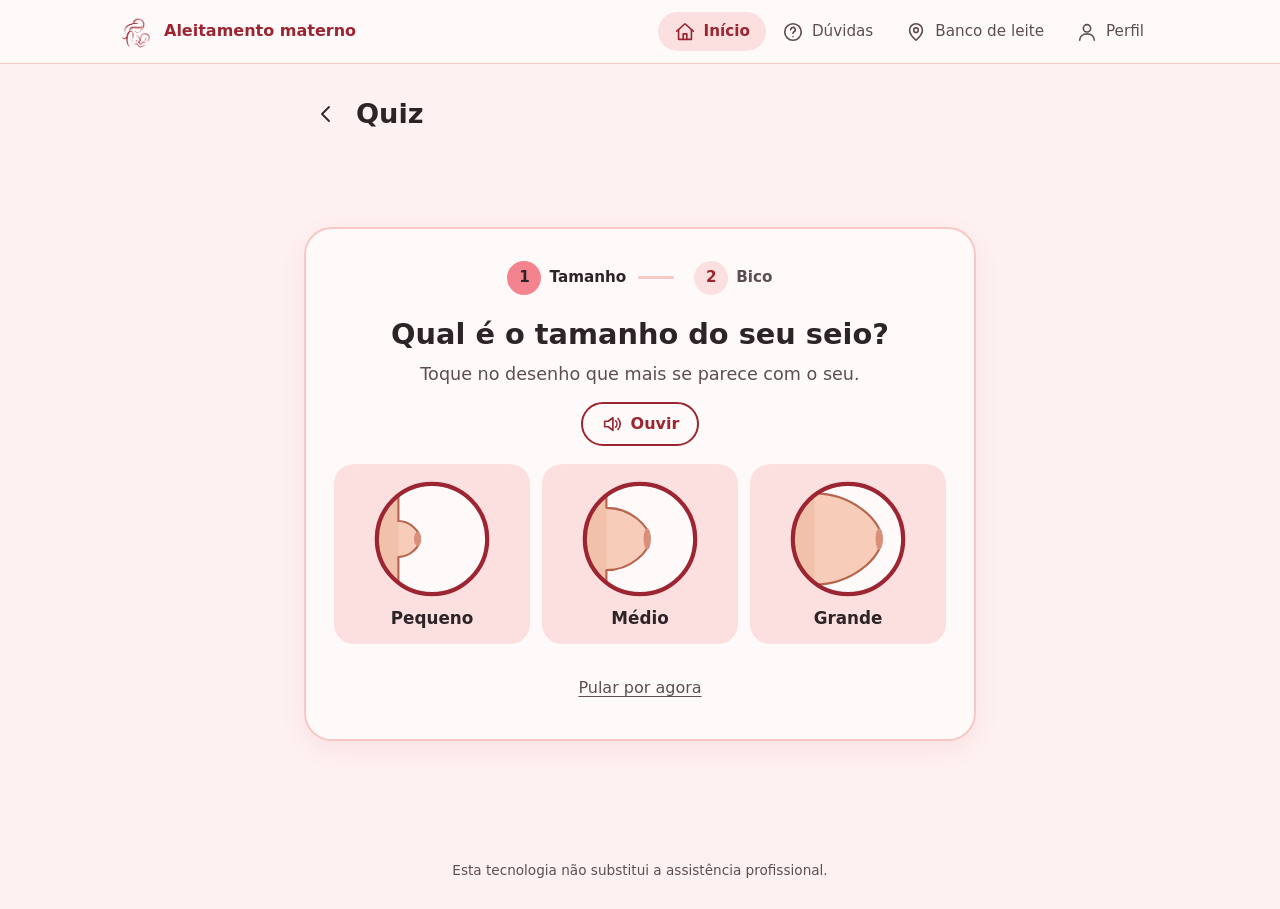
==== index.html @ 8174271a "Primeiro commit: site GPROLS Co-Authored-By: Claude Opus 5.5 <noreply@anthropic.com>" ====
<!doctype html>
<html lang="pt-BR">
<head>
  <meta charset="utf-8">
  <meta name="viewport" content="width=device-width, initial-scale=1">
  <meta name="theme-color" content="#f9b9b9">
  <link rel="icon" href="imagens/favicon.png" type="image/png">
  <title>Início - Aleitamento materno</title>
  <link rel="stylesheet" href="css/estilo.css">
  <script src="js/conteudo.js" defer></script>
  <script src="js/desenhos.js" defer></script>
  <script src="js/app.js" defer></script>
</head>
<body data-pagina="inicio" data-secao="inicio">
  <main class="conteudo">
    <section class="hero">
      <img class="logo-hero" src="imagens/logo.png" alt="" width="150" height="141">
      <h1>Aleitamento materno</h1>
      <p>Orientação para você e para o seu bebê</p>
    </section>
    <div id="area-quiz"></div>
    <h2 class="subtitulo">Ou escolha o tipo do seu bico</h2>
    <nav class="grade-tipos" id="lista-tipos" aria-label="Tipos de bico do seio"></nav>
    <h2 class="subtitulo">Atalhos</h2>
    <div class="lista" id="lista-atalhos"></div>
  </main>
</body>
</html>
---- css/estilo.css ----
/* Paleta enviada pela equipe de saúde, nos tons rosados: --topo (#f9b9b9) e --destaque (#f3838f) vêm direto dela.
   Fundo, superfície, cartão e borda são o mesmo rosa misturado com branco.
   Texto branco sobre esses rosas dá contraste baixo, então botões levam texto escuro e textos e ícones
   coloridos usam --destaque-escuro, o mesmo rosa escurecido (contraste acima de 4,5:1). */
:root {
  --fundo: #fef1f1;
  --superficie: #fffafa;
  --topo: #f9b9b9;
  --cartao: #fce0e0;
  --cartao-hover: #fbcece;
  --borda: #fac7c7;
  --texto: #2d2427;
  --texto-suave: #5e4d52;
  --destaque: #f3838f;
  --destaque-hover: #f3686d;
  --destaque-medio: #d75664;
  --destaque-escuro: #9d2532;
  --altura-barra: 64px;
}

* { box-sizing: border-box; }

html { -webkit-text-size-adjust: 100%; }

body {
  margin: 0;
  background: var(--fundo);
  color: var(--texto);
  font-family: system-ui, -apple-system, "Segoe UI", Roboto, "Helvetica Neue", Arial, sans-serif;
  font-size: 1rem;
  line-height: 1.55;
  padding-bottom: calc(72px + env(safe-area-inset-bottom));
}

a { color: inherit; text-decoration: none; }

h1, h2, h3 { line-height: 1.25; margin: 0; }

svg { display: block; }

:focus-visible {
  outline: 3px solid var(--destaque-escuro);
  outline-offset: 2px;
}

/* ---------- barra de navegação ---------- */

.barra {
  position: fixed;
  left: 0;
  right: 0;
  bottom: 0;
  z-index: 20;
  display: flex;
  background: var(--superficie);
  border-top: 1px solid var(--borda);
  padding-bottom: env(safe-area-inset-bottom);
}

.barra a {
  flex: 1;
  display: flex;
  flex-direction: column;
  align-items: center;
  gap: 2px;
  padding: 10px 0 8px;
  font-size: 0.8rem;
  color: var(--texto-suave);
}

.barra a svg { width: 26px; height: 26px; }

.barra a[aria-current="page"] {
  color: var(--destaque-escuro);
  font-weight: 600;
}

@media (max-width: 899px) {
  .barra a[aria-current="page"] svg { background: var(--cartao); border-radius: 12px; padding: 2px 10px; width: 48px; }
}

.barra .marca { display: none; }

/* ---------- cabeçalho de cada tela ---------- */

.topo {
  position: sticky;
  top: 0;
  z-index: 10;
  display: flex;
  align-items: center;
  gap: 8px;
  padding: 10px 12px;
  background: var(--topo);
  border-bottom: 1px solid var(--borda);
}

.topo h1 {
  flex: 1;
  font-size: 1.2rem;
  font-weight: 600;
}

.botao-icone {
  flex: none;
  display: grid;
  place-items: center;
  width: 44px;
  height: 44px;
  padding: 0;
  border: 0;
  border-radius: 50%;
  background: transparent;
  color: var(--texto);
  cursor: pointer;
}

.botao-icone:hover { background: rgba(255, 255, 255, 0.45); }
.botao-icone svg { width: 24px; height: 24px; }


/* ---------- conteúdo ---------- */

.conteudo {
  width: 100%;
  max-width: 720px;
  margin: 0 auto;
  padding: 20px 16px 32px;
}

.conteudo.largo { max-width: 1040px; }

.saudacao {
  display: flex;
  align-items: center;
  gap: 16px;
  margin-bottom: 24px;
}

.saudacao h1 { font-size: 2rem; }
.saudacao p { margin: 2px 0 0; font-size: 1.15rem; color: var(--texto-suave); }

.logo-grande {
  flex: none;
  width: 72px;
  height: 72px;
}

.introducao {
  margin: 0 0 20px;
  font-size: 1.1rem;
  color: var(--texto-suave);
}

/* ---------- cartões de navegação ---------- */

.lista {
  display: grid;
  gap: 12px;
}

.cartao {
  display: flex;
  align-items: center;
  gap: 14px;
  min-height: 72px;
  padding: 16px 18px;
  background: var(--cartao);
  border-radius: 20px;
  transition: background 0.15s;
}

.cartao:hover { background: var(--cartao-hover); }

.cartao .icone {
  flex: none;
  width: 44px;
  height: 44px;
  color: var(--destaque-escuro);
}

.cartao .icone svg { width: 100%; height: 100%; }

.cartao .texto { flex: 1; min-width: 0; }
.cartao strong { display: block; font-size: 1.05rem; font-weight: 600; }
.cartao .texto span { display: block; color: var(--texto-suave); font-size: 0.92rem; }

.cartao .seta {
  flex: none;
  width: 22px;
  height: 22px;
  color: var(--texto-suave);
}

.cartao .seta svg { width: 100%; height: 100%; }

/* ---------- passos, listas e checklist ---------- */

.secao { margin-top: 28px; }
.secao:first-child { margin-top: 0; }
.secao > h2 { font-size: 1.2rem; margin-bottom: 12px; }

.passos {
  list-style: none;
  margin: 0;
  padding: 0;
  display: grid;
  gap: 14px;
  counter-reset: passo;
}

.passos li {
  display: flex;
  align-items: flex-start;
  gap: 14px;
  counter-increment: passo;
  font-size: 1.05rem;
}

.passos li::before {
  content: counter(passo);
  flex: none;
  display: grid;
  place-items: center;
  width: 40px;
  height: 40px;
  border-radius: 50%;
  background: var(--cartao);
  color: var(--destaque-escuro);
  font-weight: 600;
}

.passos li span { padding-top: 6px; }

.marcadores {
  margin: 0;
  padding-left: 22px;
  display: grid;
  gap: 8px;
}

.marcadores li::marker { color: var(--destaque-medio); }

.checklist {
  list-style: none;
  margin: 0;
  padding: 0;
  display: grid;
  gap: 8px;
}

.checklist label {
  display: flex;
  align-items: flex-start;
  gap: 12px;
  padding: 12px 14px;
  background: var(--superficie);
  border: 1px solid var(--borda);
  border-radius: 14px;
  cursor: pointer;
}

.checklist input {
  flex: none;
  width: 22px;
  height: 22px;
  margin: 1px 0 0;
  accent-color: var(--destaque-escuro);
}

.checklist input:checked + span {
  color: var(--texto-suave);
  text-decoration: line-through;
}

.nota,
.destaque {
  margin: 14px 0 0;
  padding: 14px 16px;
  border-radius: 14px;
  font-size: 0.95rem;
}

.nota { background: var(--cartao); color: var(--texto-suave); }

.destaque {
  background: var(--superficie);
  border: 1px solid var(--borda);
  border-left: 5px solid var(--destaque);
  color: var(--texto);
  font-size: 1rem;
}

.link-externo {
  display: inline-block;
  margin-top: 12px;
  color: var(--destaque-escuro);
  font-weight: 600;
  text-decoration: underline;
  text-underline-offset: 3px;
}

.vazio {
  padding: 28px 20px;
  border: 2px dashed var(--borda);
  border-radius: 20px;
  text-align: center;
  color: var(--texto-suave);
}

.espaco-imagem {
  display: grid;
  place-items: center;
  aspect-ratio: 4 / 3;
  padding: 16px;
  border: 2px dashed var(--borda);
  border-radius: 20px;
  background: var(--superficie);
  text-align: center;
  color: var(--texto-suave);
}

.rodape-aviso {
  max-width: 720px;
  margin: 0 auto;
  padding: 8px 16px 28px;
  text-align: center;
  font-size: 0.85rem;
  color: var(--texto-suave);
}

/* ---------- telas com duas colunas ---------- */

.duas-colunas {
  display: grid;
  gap: 24px;
}

/* ---------- visualizador 3D ---------- */

model-viewer {
  display: block;
  width: 100%;
  height: 58vh;
  min-height: 320px;
  max-height: 560px;
  border-radius: 20px;
  background: radial-gradient(circle at 50% 40%, #ffffff 0%, var(--cartao) 100%);
  --progress-bar-color: var(--destaque);
}

.botao {
  display: inline-flex;
  align-items: center;
  gap: 8px;
  min-height: 48px;
  padding: 0 22px;
  border: 0;
  border-radius: 999px;
  background: var(--destaque);
  color: var(--texto);
  font: inherit;
  font-weight: 600;
  cursor: pointer;
}

.botao:hover { background: var(--destaque-hover); }
.botao svg { width: 22px; height: 22px; }

model-viewer .botao {
  position: absolute;
  right: 14px;
  bottom: 14px;
}

.aviso-3d {
  margin: 0 0 12px;
  font-size: 0.95rem;
  color: var(--texto-suave);
}

.erro-3d {
  margin-top: 12px;
  padding: 12px 14px;
  border-radius: 12px;
  background: #fbe9ec;
  color: #7a2434;
}

.creditos {
  font-size: 0.85rem;
  color: var(--texto-suave);
}

.creditos a { text-decoration: underline; text-underline-offset: 2px; }

/* ---------- início ---------- */

.subtitulo {
  margin: 28px 0 12px;
  font-size: 1.05rem;
  font-weight: 600;
  color: var(--texto-suave);
}

.hero {
  display: grid;
  justify-items: center;
  gap: 4px;
  margin: 4px 0 20px;
  padding: 24px 16px 20px;
  border-radius: 28px;
  background: linear-gradient(160deg, var(--topo) 0%, var(--cartao) 100%);
  text-align: center;
}

.logo-hero { width: 120px; height: auto; }
.hero h1 { margin-top: 6px; font-size: 1.7rem; color: var(--destaque-escuro); }
.hero p { margin: 0; color: var(--texto); font-size: 1.05rem; }

.chamada-quiz {
  display: grid;
  justify-items: center;
  gap: 8px;
  padding: 22px 18px;
  border-radius: 24px;
  background: var(--superficie);
  border: 2px solid var(--borda);
  text-align: center;
}

.chamada-quiz strong { font-size: 1.25rem; }
.chamada-quiz p { margin: 0; color: var(--texto-suave); }
.chamada-quiz .acoes { width: 100%; margin-top: 8px; }
.chamada-etiqueta { margin: 0; font-size: 0.9rem; font-weight: 600; color: var(--destaque-escuro); text-transform: uppercase; letter-spacing: 0.04em; }
.chamada-figuras { display: flex; gap: 14px; }
.chamada-figuras .figura { width: 84px; height: 84px; }

.figura { display: block; }
.figura svg { width: 100%; height: 100%; }

.grade-tipos {
  display: grid;
  grid-template-columns: repeat(2, 1fr);
  gap: 12px;
}

.cartao-tipo {
  display: flex;
  flex-direction: column;
  align-items: center;
  gap: 10px;
  padding: 16px 10px 14px;
  border-radius: 20px;
  background: var(--cartao);
  text-align: center;
  transition: background 0.15s;
}

.cartao-tipo:hover { background: var(--cartao-hover); }
.cartao-tipo .figura { width: 104px; height: 104px; }
.cartao-tipo strong { font-size: 1rem; font-weight: 600; }

.perfil-etiqueta {
  display: inline-block;
  margin: 0 0 16px;
  padding: 8px 14px;
  border-radius: 999px;
  background: var(--cartao);
  font-size: 0.95rem;
}

.orientacoes {
  margin: 0 0 20px;
  padding: 18px 18px 16px;
  border-radius: 20px;
  background: var(--superficie);
  border: 1px solid var(--borda);
  border-left: 6px solid var(--destaque);
}

.orientacoes h3 { margin-bottom: 10px; font-size: 1.1rem; color: var(--destaque-escuro); }
.orientacoes .marcadores { gap: 10px; font-size: 1.02rem; }

/* ---------- quiz ---------- */

main.quiz {
  display: flex;
  flex-direction: column;
  justify-content: center;
  min-height: calc(100vh - 64px - 72px - 70px);
  min-height: calc(100dvh - 64px - 72px - 70px);
}

.painel-quiz {
  padding: 22px 16px 20px;
  border-radius: 28px;
  background: var(--superficie);
  border: 2px solid var(--borda);
  box-shadow: 0 8px 24px rgba(215, 86, 100, 0.10);
}

.etapas {
  display: flex;
  justify-content: center;
  gap: 0;
  margin: 0 0 22px;
  padding: 0;
  list-style: none;
}

.etapas li {
  display: flex;
  align-items: center;
  gap: 8px;
  color: var(--texto-suave);
  font-weight: 600;
  font-size: 0.95rem;
}

.etapas li + li::before {
  content: "";
  width: 36px;
  height: 3px;
  margin: 0 12px;
  border-radius: 2px;
  background: var(--borda);
}

.etapas .bolinha {
  display: grid;
  place-items: center;
  width: 34px;
  height: 34px;
  border-radius: 50%;
  background: var(--cartao);
  color: var(--destaque-escuro);
}

.etapas .bolinha svg { width: 20px; height: 20px; }
.etapas .atual { color: var(--texto); }
.etapas .atual .bolinha { background: var(--destaque); color: var(--texto); }
.etapas .feita .bolinha { background: var(--destaque-escuro); color: #fff; }

.titulo-quiz { margin-bottom: 8px; font-size: 1.55rem; text-align: center; }
.titulo-quiz:focus { outline: none; }
.painel-quiz .introducao { text-align: center; margin-bottom: 14px; }
.painel-quiz .introducao.centro { margin-top: 4px; }

.botao-ouvir {
  display: flex;
  align-items: center;
  gap: 8px;
  margin: 0 auto 18px;
  min-height: 44px;
  padding: 0 18px;
  border: 2px solid var(--destaque-escuro);
  border-radius: 999px;
  background: transparent;
  color: var(--destaque-escuro);
  font: inherit;
  font-weight: 600;
  cursor: pointer;
}

.botao-ouvir:hover { background: var(--cartao); }
.botao-ouvir svg { width: 22px; height: 22px; }

.opcoes {
  display: grid;
  grid-template-columns: repeat(2, minmax(0, 1fr));
  gap: 12px;
}

.opcoes.tres { grid-template-columns: repeat(3, minmax(0, 1fr)); }

.opcao {
  display: flex;
  flex-direction: column;
  align-items: center;
  gap: 6px;
  padding: 14px 8px 12px;
  border: 3px solid transparent;
  border-radius: 20px;
  background: var(--cartao);
  color: var(--texto);
  font: inherit;
  cursor: pointer;
  transition: background 0.15s, transform 0.1s;
}

.opcao:hover { background: var(--cartao-hover); }
.opcao:active { transform: scale(0.98); }
.opcao[aria-pressed="true"] { border-color: var(--destaque-escuro); background: var(--cartao-hover); }
.opcao .figura { width: 112px; height: 112px; }
.opcoes.tres .figura { width: 72px; height: 72px; }
.opcoes.tres .opcao { padding: 12px 4px 10px; }
.opcao strong { font-size: 1.05rem; }
.opcao .legenda { color: var(--texto-suave); font-size: 0.9rem; }

.rodape-quiz { display: flex; justify-content: center; margin-top: 20px; }
.link-discreto { color: var(--texto-suave); text-decoration: underline; text-underline-offset: 3px; padding: 12px; }

.resumo {
  display: flex;
  justify-content: center;
  gap: 20px;
  margin: 12px 0 8px;
  padding: 20px 12px;
  border-radius: 20px;
  background: var(--cartao);
}

.resumo figure { margin: 0; text-align: center; max-width: 150px; }
.resumo .figura { width: 112px; height: 112px; margin: 0 auto; }
.resumo figcaption { margin-top: 8px; font-weight: 600; font-size: 0.95rem; }

.acoes {
  display: flex;
  flex-direction: column;
  gap: 12px;
  margin-top: 20px;
}

.botao-secundario {
  display: inline-flex;
  align-items: center;
  justify-content: center;
  min-height: 48px;
  padding: 0 22px;
  border: 2px solid var(--destaque-escuro);
  border-radius: 999px;
  background: transparent;
  color: var(--destaque-escuro);
  font: inherit;
  font-weight: 600;
  cursor: pointer;
}

.botao-secundario:hover { background: var(--cartao); }
.acoes .botao { justify-content: center; }

.duvida {
  background: var(--cartao);
  border-radius: 14px;
  margin-bottom: 10px;
}
.duvida summary {
  cursor: pointer;
  font-weight: 600;
  padding: 16px 18px;
  min-height: 48px;
  list-style-position: inside;
}
.duvida p { padding: 0 18px 16px; color: var(--texto-suave); line-height: 1.55; }
.mapa {
  display: block;
  width: 100%;
  height: 340px;
  border: 1px solid var(--borda);
  border-radius: 14px;
  margin-top: 14px;
}
#mapa-bancos .nota { margin-top: 12px; }

/* ---------- tablet ---------- */

@media (min-width: 640px) {
  .conteudo { padding: 28px 24px 40px; }
  .saudacao h1 { font-size: 2.3rem; }
  .lista { grid-template-columns: repeat(2, 1fr); }
  .topo h1 { font-size: 1.35rem; }
  .opcoes { grid-template-columns: repeat(3, minmax(0, 1fr)); }
  .desenho, .opcoes.tres .desenho { width: 110px; height: 110px; }
  .acoes { flex-direction: row; }
}

@media (min-width: 640px) {
  .grade-tipos { grid-template-columns: repeat(3, 1fr); }
  .opcoes { grid-template-columns: repeat(3, minmax(0, 1fr)); }
  .opcao .figura { width: 132px; height: 132px; }
  .opcoes.tres .figura { width: 120px; height: 120px; }
  .painel-quiz { padding: 32px 28px 26px; }
  .titulo-quiz { font-size: 1.8rem; }
  .logo-hero { width: 150px; }
  .hero h1 { font-size: 2.1rem; }
  .chamada-figuras .figura { width: 100px; height: 100px; }
}

/* ---------- notebook e computador ---------- */

@media (min-width: 900px) {
  body {
    padding-top: var(--altura-barra);
    padding-bottom: 0;
  }

  .barra {
    top: 0;
    bottom: auto;
    height: var(--altura-barra);
    align-items: center;
    padding: 0 max(24px, calc((100vw - 1040px) / 2));
    background: var(--superficie);
    border-top: 0;
    border-bottom: 1px solid var(--borda);
  }

  .barra .marca {
    display: flex;
    align-items: center;
    gap: 10px;
    margin-right: auto;
    font-weight: 700;
    color: var(--destaque-escuro);
  }

  .barra .marca img { width: 34px; height: 32px; object-fit: contain; }

  .barra a {
    flex: none;
    flex-direction: row;
    gap: 8px;
    padding: 8px 16px;
    border-radius: 999px;
    font-size: 0.95rem;
  }

  .barra a svg { width: 22px; height: 22px; }
  .barra a[aria-current="page"] { background: var(--cartao); }

  .topo {
    top: var(--altura-barra);
    padding-left: max(16px, calc((100vw - 1040px) / 2));
    padding-right: max(16px, calc((100vw - 1040px) / 2));
  }

  .conteudo { padding-top: 36px; }

  .duas-colunas {
    grid-template-columns: 1fr 1fr;
    gap: 40px;
    align-items: start;
  }

  .duas-colunas .fixo {
    position: sticky;
    top: calc(var(--altura-barra) + 90px);
  }

  model-viewer { height: 540px; }
}


/* ---------- acabamento ---------- */

body { --largura-pagina: 720px; }
body[data-pagina="inicio"],
body[data-pagina="modulos"],
body[data-pagina="pega-3d"],
body[data-pagina="pega-texto"] { --largura-pagina: 1040px; }

.painel {
  margin-top: 16px;
  padding: 18px 18px 20px;
  border: 1px solid var(--borda);
  border-radius: 20px;
  background: var(--superficie);
}

.painel:first-child { margin-top: 0; }
.painel > h2 { margin-bottom: 10px; }
.painel > p { margin: 0; }
.painel > p + p { margin-top: 10px; }

.cartao-grande { background: var(--topo); }
.cartao-grande:hover { background: var(--destaque); }
.cartao-grande .icone,
.cartao-grande .seta { color: var(--texto); }
.cartao-grande .texto span { color: var(--texto); }

.selo {
  display: inline-block;
  margin-top: 6px;
  padding: 3px 12px;
  border-radius: 999px;
  background: var(--superficie);
  color: var(--destaque-escuro);
  font-size: 0.85rem;
  font-style: normal;
  font-weight: 600;
}

.mapa {
  display: block;
  width: 100%;
  height: 320px;
  margin-bottom: 14px;
  border: 1px solid var(--borda);
  border-radius: 18px;
  background: var(--cartao);
}

.estado-mapa {
  margin: 12px 0 0;
  font-size: 0.92rem;
  color: var(--texto-suave);
}

@media (min-width: 640px) {
  .cartao-grande { grid-column: 1 / -1; }
  .mapa { height: 380px; }
}

@media (min-width: 900px) {
  .conteudo { max-width: var(--largura-pagina); }

  /* um só cabeçalho: o título da tela fica na mesma coluna do conteúdo, sem faixa rosa */
  .topo {
    position: static;
    width: 100%;
    max-width: var(--largura-pagina);
    margin: 0 auto;
    padding: 28px 24px 0;
    background: transparent;
    border-bottom: 0;
  }

  .topo h1 { font-size: 1.7rem; }
  .conteudo { padding-top: 20px; }

  body[data-pagina="inicio"] .conteudo {
    display: grid;
    grid-template-columns: 1fr 1fr;
    gap: 24px;
    align-items: stretch;
  }

  body[data-pagina="inicio"] .conteudo > * { grid-column: 1 / -1; }
  body[data-pagina="inicio"] .hero,
  body[data-pagina="inicio"] #area-quiz { grid-column: auto; margin: 0; }
  body[data-pagina="inicio"] #area-quiz .chamada-quiz { height: 100%; align-content: center; }
  body[data-pagina="inicio"] .subtitulo { margin: 8px 0 -4px; }
  body[data-pagina="inicio"] .grade-tipos { grid-template-columns: repeat(6, 1fr); gap: 14px; }
  .cartao-tipo .figura { width: 96px; height: 96px; }

  .mapa { height: 440px; }
  main.quiz { min-height: calc(100vh - 64px - 120px); }
}


/* ---------- ilustrações, posições e bancos ---------- */

.ilustracao { margin: 0; }
.ilustracao img {
  display: block;
  width: 100%;
  height: auto;
  border-radius: 20px;
  background: #fff;
  border: 1px solid var(--borda);
}

.bloco-imagem { display: grid; gap: 16px; }
.bloco-texto h2 { margin-bottom: 8px; }
.bloco-texto h3 { margin: 18px 0 8px; font-size: 1.05rem; color: var(--destaque-escuro); }
.bloco-texto > p { margin: 0 0 12px; }

.grade-posicoes { display: grid; gap: 16px; margin-top: 14px; }

.cartao-posicao {
  display: grid;
  gap: 10px;
  padding: 12px 12px 14px;
  border-radius: 20px;
  background: var(--cartao);
  text-align: center;
}

.cartao-posicao strong { font-size: 1.02rem; }

.cartao-banco {
  display: grid;
  gap: 4px;
  justify-items: start;
  padding: 16px 18px;
  border: 1px solid var(--borda);
  border-radius: 18px;
  background: var(--superficie);
}

.cartao-banco p { margin: 0; }
.cartao-banco .horario { color: var(--texto-suave); font-size: 0.95rem; }
.cartao-banco .botao-secundario { margin-top: 10px; }
.cartao-banco + .cartao-banco { margin-top: 12px; }
#lista-bancos { margin-top: 16px; }

.opcoes .opcao:last-child:nth-child(odd) { grid-column: 1 / -1; }
.grade-tipos .cartao-tipo:last-child:nth-child(odd) { grid-column: 1 / -1; }

@media (min-width: 640px) {
  .opcoes .opcao:last-child:nth-child(odd),
  .grade-tipos .cartao-tipo:last-child:nth-child(odd) { grid-column: auto; }
  .grade-posicoes { grid-template-columns: repeat(3, 1fr); }
}

@media (min-width: 900px) {
  .bloco-imagem { grid-template-columns: 1fr 1fr; gap: 32px; align-items: start; }
  body[data-pagina="inicio"] .grade-tipos { grid-template-columns: repeat(5, 1fr); }
}

.opcoes-3d { display: flex; flex-wrap: wrap; gap: 8px; margin: 0 0 14px; }
.opcao-3d {
  min-height: 44px; padding: 8px 16px; border-radius: 999px;
  border: 2px solid var(--borda); background: var(--superficie);
  font: inherit; color: var(--texto); cursor: pointer;
}
.opcao-3d[aria-pressed="true"] { border-color: var(--destaque-escuro); background: var(--cartao); font-weight: 700; }
.topo .logo { flex: none; }
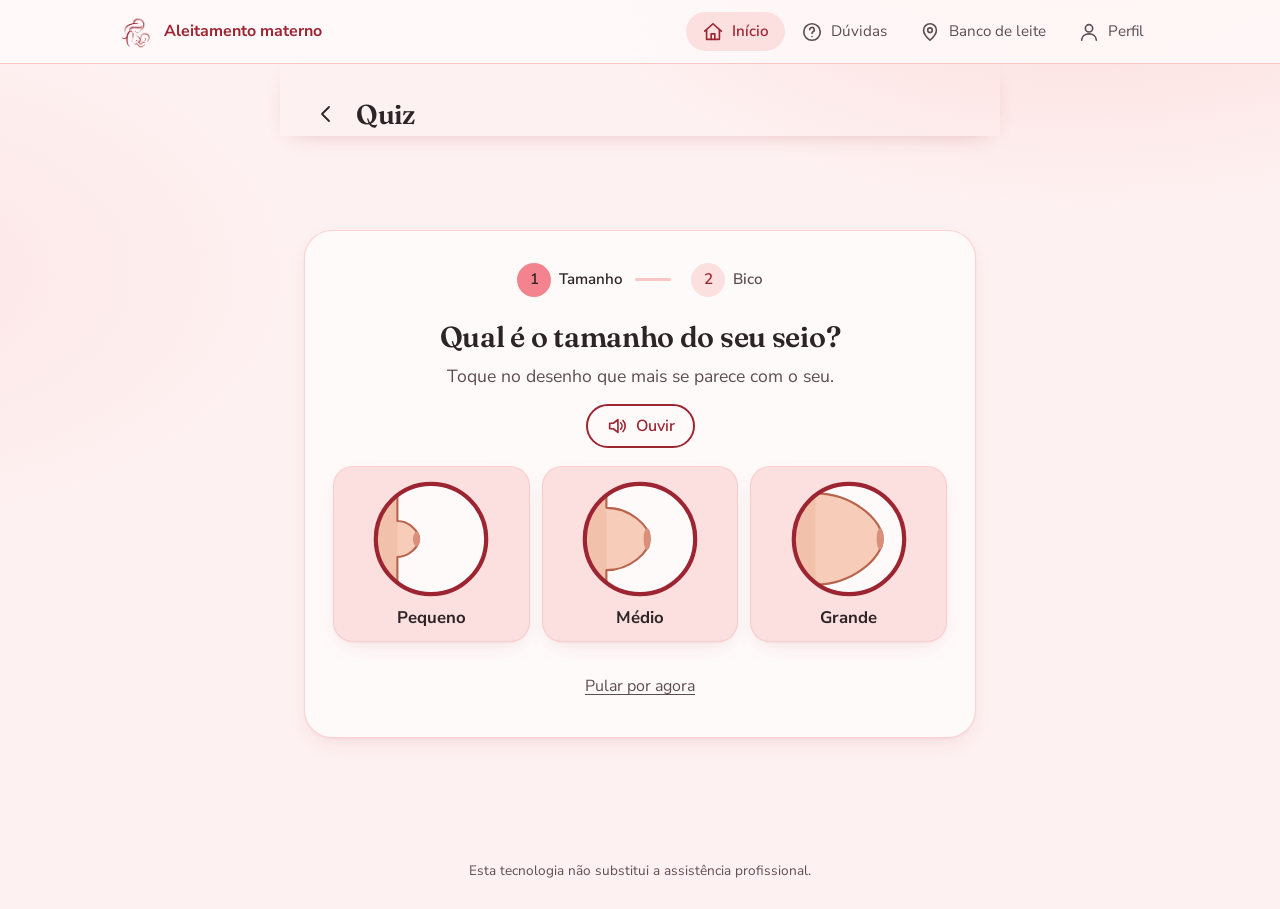
==== commit ddaed1da: "Atualiza visual: novo estilo e fontes Fraunces/Nunito Sans Co-Authored-By: Claude Opus 5.5 <noreply@" ====
--- a/index.html
+++ b/index.html
@@ -6,6 +6,9 @@
   <meta name="theme-color" content="#f9b9b9">
   <link rel="icon" href="imagens/favicon.png" type="image/png">
   <title>Início - Aleitamento materno</title>
+  <link rel="preconnect" href="https://fonts.googleapis.com">
+  <link rel="preconnect" href="https://fonts.gstatic.com" crossorigin>
+  <link rel="stylesheet" href="https://fonts.googleapis.com/css2?family=Fraunces:opsz,wght@9..144,500;9..144,600&family=Nunito+Sans:wght@400;600;700&display=swap">
   <link rel="stylesheet" href="css/estilo.css">
   <script src="js/conteudo.js" defer></script>
   <script src="js/desenhos.js" defer></script>
@@ -25,4 +28,4 @@
     <div class="lista" id="lista-atalhos"></div>
   </main>
 </body>
-</html>
+</html>
--- a/css/estilo.css
+++ b/css/estilo.css
@@ -2,918 +2,1040 @@
    Fundo, superfície, cartão e borda são o mesmo rosa misturado com branco.
    Texto branco sobre esses rosas dá contraste baixo, então botões levam texto escuro e textos e ícones
    coloridos usam --destaque-escuro, o mesmo rosa escurecido (contraste acima de 4,5:1). */
-:root {
-  --fundo: #fef1f1;
-  --superficie: #fffafa;
-  --topo: #f9b9b9;
-  --cartao: #fce0e0;
-  --cartao-hover: #fbcece;
-  --borda: #fac7c7;
-  --texto: #2d2427;
-  --texto-suave: #5e4d52;
-  --destaque: #f3838f;
-  --destaque-hover: #f3686d;
-  --destaque-medio: #d75664;
-  --destaque-escuro: #9d2532;
-  --altura-barra: 64px;
-}
-
-* { box-sizing: border-box; }
-
-html { -webkit-text-size-adjust: 100%; }
-
-body {
-  margin: 0;
-  background: var(--fundo);
-  color: var(--texto);
-  font-family: system-ui, -apple-system, "Segoe UI", Roboto, "Helvetica Neue", Arial, sans-serif;
-  font-size: 1rem;
-  line-height: 1.55;
-  padding-bottom: calc(72px + env(safe-area-inset-bottom));
-}
-
-a { color: inherit; text-decoration: none; }
-
-h1, h2, h3 { line-height: 1.25; margin: 0; }
-
-svg { display: block; }
-
-:focus-visible {
-  outline: 3px solid var(--destaque-escuro);
-  outline-offset: 2px;
-}
-
-/* ---------- barra de navegação ---------- */
-
-.barra {
-  position: fixed;
-  left: 0;
-  right: 0;
-  bottom: 0;
-  z-index: 20;
-  display: flex;
-  background: var(--superficie);
-  border-top: 1px solid var(--borda);
-  padding-bottom: env(safe-area-inset-bottom);
-}
-
-.barra a {
-  flex: 1;
-  display: flex;
-  flex-direction: column;
-  align-items: center;
-  gap: 2px;
-  padding: 10px 0 8px;
-  font-size: 0.8rem;
-  color: var(--texto-suave);
-}
-
-.barra a svg { width: 26px; height: 26px; }
-
-.barra a[aria-current="page"] {
-  color: var(--destaque-escuro);
-  font-weight: 600;
-}
-
-@media (max-width: 899px) {
-  .barra a[aria-current="page"] svg { background: var(--cartao); border-radius: 12px; padding: 2px 10px; width: 48px; }
-}
-
-.barra .marca { display: none; }
-
-/* ---------- cabeçalho de cada tela ---------- */
-
-.topo {
-  position: sticky;
-  top: 0;
-  z-index: 10;
-  display: flex;
-  align-items: center;
-  gap: 8px;
-  padding: 10px 12px;
-  background: var(--topo);
-  border-bottom: 1px solid var(--borda);
-}
-
-.topo h1 {
-  flex: 1;
-  font-size: 1.2rem;
-  font-weight: 600;
-}
-
-.botao-icone {
-  flex: none;
-  display: grid;
-  place-items: center;
-  width: 44px;
-  height: 44px;
-  padding: 0;
-  border: 0;
-  border-radius: 50%;
-  background: transparent;
-  color: var(--texto);
-  cursor: pointer;
-}
-
-.botao-icone:hover { background: rgba(255, 255, 255, 0.45); }
-.botao-icone svg { width: 24px; height: 24px; }
-
-
-/* ---------- conteúdo ---------- */
-
-.conteudo {
-  width: 100%;
-  max-width: 720px;
-  margin: 0 auto;
-  padding: 20px 16px 32px;
-}
-
-.conteudo.largo { max-width: 1040px; }
-
-.saudacao {
-  display: flex;
-  align-items: center;
-  gap: 16px;
-  margin-bottom: 24px;
-}
-
-.saudacao h1 { font-size: 2rem; }
-.saudacao p { margin: 2px 0 0; font-size: 1.15rem; color: var(--texto-suave); }
-
-.logo-grande {
-  flex: none;
-  width: 72px;
-  height: 72px;
-}
-
-.introducao {
-  margin: 0 0 20px;
-  font-size: 1.1rem;
-  color: var(--texto-suave);
-}
-
-/* ---------- cartões de navegação ---------- */
-
-.lista {
-  display: grid;
-  gap: 12px;
-}
-
-.cartao {
-  display: flex;
-  align-items: center;
-  gap: 14px;
-  min-height: 72px;
-  padding: 16px 18px;
-  background: var(--cartao);
-  border-radius: 20px;
-  transition: background 0.15s;
-}
-
-.cartao:hover { background: var(--cartao-hover); }
-
-.cartao .icone {
-  flex: none;
-  width: 44px;
-  height: 44px;
-  color: var(--destaque-escuro);
-}
-
-.cartao .icone svg { width: 100%; height: 100%; }
-
-.cartao .texto { flex: 1; min-width: 0; }
-.cartao strong { display: block; font-size: 1.05rem; font-weight: 600; }
-.cartao .texto span { display: block; color: var(--texto-suave); font-size: 0.92rem; }
-
-.cartao .seta {
-  flex: none;
-  width: 22px;
-  height: 22px;
-  color: var(--texto-suave);
-}
-
-.cartao .seta svg { width: 100%; height: 100%; }
-
-/* ---------- passos, listas e checklist ---------- */
-
-.secao { margin-top: 28px; }
-.secao:first-child { margin-top: 0; }
-.secao > h2 { font-size: 1.2rem; margin-bottom: 12px; }
-
-.passos {
-  list-style: none;
-  margin: 0;
-  padding: 0;
-  display: grid;
-  gap: 14px;
-  counter-reset: passo;
-}
-
-.passos li {
-  display: flex;
-  align-items: flex-start;
-  gap: 14px;
-  counter-increment: passo;
-  font-size: 1.05rem;
-}
-
-.passos li::before {
-  content: counter(passo);
-  flex: none;
-  display: grid;
-  place-items: center;
-  width: 40px;
-  height: 40px;
-  border-radius: 50%;
-  background: var(--cartao);
-  color: var(--destaque-escuro);
-  font-weight: 600;
-}
-
-.passos li span { padding-top: 6px; }
-
-.marcadores {
-  margin: 0;
-  padding-left: 22px;
-  display: grid;
-  gap: 8px;
-}
-
-.marcadores li::marker { color: var(--destaque-medio); }
-
-.checklist {
-  list-style: none;
-  margin: 0;
-  padding: 0;
-  display: grid;
-  gap: 8px;
-}
-
-.checklist label {
-  display: flex;
-  align-items: flex-start;
-  gap: 12px;
-  padding: 12px 14px;
-  background: var(--superficie);
-  border: 1px solid var(--borda);
-  border-radius: 14px;
-  cursor: pointer;
-}
-
-.checklist input {
-  flex: none;
-  width: 22px;
-  height: 22px;
-  margin: 1px 0 0;
-  accent-color: var(--destaque-escuro);
-}
-
-.checklist input:checked + span {
-  color: var(--texto-suave);
-  text-decoration: line-through;
-}
-
-.nota,
-.destaque {
-  margin: 14px 0 0;
-  padding: 14px 16px;
-  border-radius: 14px;
-  font-size: 0.95rem;
-}
-
-.nota { background: var(--cartao); color: var(--texto-suave); }
-
-.destaque {
-  background: var(--superficie);
-  border: 1px solid var(--borda);
-  border-left: 5px solid var(--destaque);
-  color: var(--texto);
-  font-size: 1rem;
-}
-
-.link-externo {
-  display: inline-block;
-  margin-top: 12px;
-  color: var(--destaque-escuro);
-  font-weight: 600;
-  text-decoration: underline;
-  text-underline-offset: 3px;
-}
-
-.vazio {
-  padding: 28px 20px;
-  border: 2px dashed var(--borda);
-  border-radius: 20px;
-  text-align: center;
-  color: var(--texto-suave);
-}
-
-.espaco-imagem {
-  display: grid;
-  place-items: center;
-  aspect-ratio: 4 / 3;
-  padding: 16px;
-  border: 2px dashed var(--borda);
-  border-radius: 20px;
-  background: var(--superficie);
-  text-align: center;
-  color: var(--texto-suave);
-}
-
-.rodape-aviso {
-  max-width: 720px;
-  margin: 0 auto;
-  padding: 8px 16px 28px;
-  text-align: center;
-  font-size: 0.85rem;
-  color: var(--texto-suave);
-}
-
-/* ---------- telas com duas colunas ---------- */
-
-.duas-colunas {
-  display: grid;
-  gap: 24px;
-}
-
-/* ---------- visualizador 3D ---------- */
-
-model-viewer {
-  display: block;
-  width: 100%;
-  height: 58vh;
-  min-height: 320px;
-  max-height: 560px;
-  border-radius: 20px;
-  background: radial-gradient(circle at 50% 40%, #ffffff 0%, var(--cartao) 100%);
-  --progress-bar-color: var(--destaque);
-}
-
-.botao {
-  display: inline-flex;
-  align-items: center;
-  gap: 8px;
-  min-height: 48px;
-  padding: 0 22px;
-  border: 0;
-  border-radius: 999px;
-  background: var(--destaque);
-  color: var(--texto);
-  font: inherit;
-  font-weight: 600;
-  cursor: pointer;
-}
-
-.botao:hover { background: var(--destaque-hover); }
-.botao svg { width: 22px; height: 22px; }
-
-model-viewer .botao {
-  position: absolute;
-  right: 14px;
-  bottom: 14px;
-}
-
-.aviso-3d {
-  margin: 0 0 12px;
-  font-size: 0.95rem;
-  color: var(--texto-suave);
-}
-
-.erro-3d {
-  margin-top: 12px;
-  padding: 12px 14px;
-  border-radius: 12px;
-  background: #fbe9ec;
-  color: #7a2434;
-}
-
-.creditos {
-  font-size: 0.85rem;
-  color: var(--texto-suave);
-}
-
-.creditos a { text-decoration: underline; text-underline-offset: 2px; }
-
-/* ---------- início ---------- */
-
-.subtitulo {
-  margin: 28px 0 12px;
-  font-size: 1.05rem;
-  font-weight: 600;
-  color: var(--texto-suave);
-}
-
-.hero {
-  display: grid;
-  justify-items: center;
-  gap: 4px;
-  margin: 4px 0 20px;
-  padding: 24px 16px 20px;
-  border-radius: 28px;
-  background: linear-gradient(160deg, var(--topo) 0%, var(--cartao) 100%);
-  text-align: center;
-}
-
-.logo-hero { width: 120px; height: auto; }
-.hero h1 { margin-top: 6px; font-size: 1.7rem; color: var(--destaque-escuro); }
-.hero p { margin: 0; color: var(--texto); font-size: 1.05rem; }
-
-.chamada-quiz {
-  display: grid;
-  justify-items: center;
-  gap: 8px;
-  padding: 22px 18px;
-  border-radius: 24px;
-  background: var(--superficie);
-  border: 2px solid var(--borda);
-  text-align: center;
-}
-
-.chamada-quiz strong { font-size: 1.25rem; }
-.chamada-quiz p { margin: 0; color: var(--texto-suave); }
-.chamada-quiz .acoes { width: 100%; margin-top: 8px; }
-.chamada-etiqueta { margin: 0; font-size: 0.9rem; font-weight: 600; color: var(--destaque-escuro); text-transform: uppercase; letter-spacing: 0.04em; }
-.chamada-figuras { display: flex; gap: 14px; }
-.chamada-figuras .figura { width: 84px; height: 84px; }
-
-.figura { display: block; }
-.figura svg { width: 100%; height: 100%; }
-
-.grade-tipos {
-  display: grid;
-  grid-template-columns: repeat(2, 1fr);
-  gap: 12px;
-}
-
-.cartao-tipo {
-  display: flex;
-  flex-direction: column;
-  align-items: center;
-  gap: 10px;
-  padding: 16px 10px 14px;
-  border-radius: 20px;
-  background: var(--cartao);
-  text-align: center;
-  transition: background 0.15s;
-}
-
-.cartao-tipo:hover { background: var(--cartao-hover); }
-.cartao-tipo .figura { width: 104px; height: 104px; }
-.cartao-tipo strong { font-size: 1rem; font-weight: 600; }
-
-.perfil-etiqueta {
-  display: inline-block;
-  margin: 0 0 16px;
-  padding: 8px 14px;
-  border-radius: 999px;
-  background: var(--cartao);
-  font-size: 0.95rem;
-}
-
-.orientacoes {
-  margin: 0 0 20px;
-  padding: 18px 18px 16px;
-  border-radius: 20px;
-  background: var(--superficie);
-  border: 1px solid var(--borda);
-  border-left: 6px solid var(--destaque);
-}
-
-.orientacoes h3 { margin-bottom: 10px; font-size: 1.1rem; color: var(--destaque-escuro); }
-.orientacoes .marcadores { gap: 10px; font-size: 1.02rem; }
-
-/* ---------- quiz ---------- */
-
-main.quiz {
-  display: flex;
-  flex-direction: column;
-  justify-content: center;
-  min-height: calc(100vh - 64px - 72px - 70px);
-  min-height: calc(100dvh - 64px - 72px - 70px);
-}
-
-.painel-quiz {
-  padding: 22px 16px 20px;
-  border-radius: 28px;
-  background: var(--superficie);
-  border: 2px solid var(--borda);
-  box-shadow: 0 8px 24px rgba(215, 86, 100, 0.10);
-}
-
-.etapas {
-  display: flex;
-  justify-content: center;
-  gap: 0;
-  margin: 0 0 22px;
-  padding: 0;
-  list-style: none;
-}
-
-.etapas li {
-  display: flex;
-  align-items: center;
-  gap: 8px;
-  color: var(--texto-suave);
-  font-weight: 600;
-  font-size: 0.95rem;
-}
-
-.etapas li + li::before {
-  content: "";
-  width: 36px;
-  height: 3px;
-  margin: 0 12px;
-  border-radius: 2px;
-  background: var(--borda);
-}
-
-.etapas .bolinha {
-  display: grid;
-  place-items: center;
-  width: 34px;
-  height: 34px;
-  border-radius: 50%;
-  background: var(--cartao);
-  color: var(--destaque-escuro);
-}
-
-.etapas .bolinha svg { width: 20px; height: 20px; }
-.etapas .atual { color: var(--texto); }
-.etapas .atual .bolinha { background: var(--destaque); color: var(--texto); }
-.etapas .feita .bolinha { background: var(--destaque-escuro); color: #fff; }
-
-.titulo-quiz { margin-bottom: 8px; font-size: 1.55rem; text-align: center; }
-.titulo-quiz:focus { outline: none; }
-.painel-quiz .introducao { text-align: center; margin-bottom: 14px; }
-.painel-quiz .introducao.centro { margin-top: 4px; }
-
-.botao-ouvir {
-  display: flex;
-  align-items: center;
-  gap: 8px;
-  margin: 0 auto 18px;
-  min-height: 44px;
-  padding: 0 18px;
-  border: 2px solid var(--destaque-escuro);
-  border-radius: 999px;
-  background: transparent;
-  color: var(--destaque-escuro);
-  font: inherit;
-  font-weight: 600;
-  cursor: pointer;
-}
-
-.botao-ouvir:hover { background: var(--cartao); }
-.botao-ouvir svg { width: 22px; height: 22px; }
-
-.opcoes {
-  display: grid;
-  grid-template-columns: repeat(2, minmax(0, 1fr));
-  gap: 12px;
-}
-
-.opcoes.tres { grid-template-columns: repeat(3, minmax(0, 1fr)); }
-
-.opcao {
-  display: flex;
-  flex-direction: column;
-  align-items: center;
-  gap: 6px;
-  padding: 14px 8px 12px;
-  border: 3px solid transparent;
-  border-radius: 20px;
-  background: var(--cartao);
-  color: var(--texto);
-  font: inherit;
-  cursor: pointer;
-  transition: background 0.15s, transform 0.1s;
-}
-
-.opcao:hover { background: var(--cartao-hover); }
-.opcao:active { transform: scale(0.98); }
-.opcao[aria-pressed="true"] { border-color: var(--destaque-escuro); background: var(--cartao-hover); }
-.opcao .figura { width: 112px; height: 112px; }
-.opcoes.tres .figura { width: 72px; height: 72px; }
-.opcoes.tres .opcao { padding: 12px 4px 10px; }
-.opcao strong { font-size: 1.05rem; }
-.opcao .legenda { color: var(--texto-suave); font-size: 0.9rem; }
-
-.rodape-quiz { display: flex; justify-content: center; margin-top: 20px; }
-.link-discreto { color: var(--texto-suave); text-decoration: underline; text-underline-offset: 3px; padding: 12px; }
-
-.resumo {
-  display: flex;
-  justify-content: center;
-  gap: 20px;
-  margin: 12px 0 8px;
-  padding: 20px 12px;
-  border-radius: 20px;
-  background: var(--cartao);
-}
-
-.resumo figure { margin: 0; text-align: center; max-width: 150px; }
-.resumo .figura { width: 112px; height: 112px; margin: 0 auto; }
-.resumo figcaption { margin-top: 8px; font-weight: 600; font-size: 0.95rem; }
-
-.acoes {
-  display: flex;
-  flex-direction: column;
-  gap: 12px;
-  margin-top: 20px;
-}
-
-.botao-secundario {
-  display: inline-flex;
-  align-items: center;
-  justify-content: center;
-  min-height: 48px;
-  padding: 0 22px;
-  border: 2px solid var(--destaque-escuro);
-  border-radius: 999px;
-  background: transparent;
-  color: var(--destaque-escuro);
-  font: inherit;
-  font-weight: 600;
-  cursor: pointer;
-}
-
-.botao-secundario:hover { background: var(--cartao); }
-.acoes .botao { justify-content: center; }
-
-.duvida {
-  background: var(--cartao);
-  border-radius: 14px;
-  margin-bottom: 10px;
-}
-.duvida summary {
-  cursor: pointer;
-  font-weight: 600;
-  padding: 16px 18px;
-  min-height: 48px;
-  list-style-position: inside;
-}
-.duvida p { padding: 0 18px 16px; color: var(--texto-suave); line-height: 1.55; }
-.mapa {
-  display: block;
-  width: 100%;
-  height: 340px;
-  border: 1px solid var(--borda);
-  border-radius: 14px;
-  margin-top: 14px;
-}
-#mapa-bancos .nota { margin-top: 12px; }
-
-/* ---------- tablet ---------- */
-
-@media (min-width: 640px) {
-  .conteudo { padding: 28px 24px 40px; }
-  .saudacao h1 { font-size: 2.3rem; }
-  .lista { grid-template-columns: repeat(2, 1fr); }
-  .topo h1 { font-size: 1.35rem; }
-  .opcoes { grid-template-columns: repeat(3, minmax(0, 1fr)); }
-  .desenho, .opcoes.tres .desenho { width: 110px; height: 110px; }
-  .acoes { flex-direction: row; }
-}
-
-@media (min-width: 640px) {
-  .grade-tipos { grid-template-columns: repeat(3, 1fr); }
-  .opcoes { grid-template-columns: repeat(3, minmax(0, 1fr)); }
-  .opcao .figura { width: 132px; height: 132px; }
-  .opcoes.tres .figura { width: 120px; height: 120px; }
-  .painel-quiz { padding: 32px 28px 26px; }
-  .titulo-quiz { font-size: 1.8rem; }
-  .logo-hero { width: 150px; }
-  .hero h1 { font-size: 2.1rem; }
-  .chamada-figuras .figura { width: 100px; height: 100px; }
-}
-
-/* ---------- notebook e computador ---------- */
-
-@media (min-width: 900px) {
+   :root {
+    --fundo: #fef1f1;
+    --superficie: #fffafa;
+    --topo: #f9b9b9;
+    --cartao: #fce0e0;
+    --cartao-hover: #fbcece;
+    --borda: #fac7c7;
+    --texto: #2d2427;
+    --texto-suave: #5e4d52;
+    --destaque: #f3838f;
+    --destaque-hover: #f3686d;
+    --destaque-medio: #d75664;
+    --destaque-escuro: #9d2532;
+    --altura-barra: 64px;
+  }
+  
+  * { box-sizing: border-box; }
+  
+  html { -webkit-text-size-adjust: 100%; }
+  
   body {
-    padding-top: var(--altura-barra);
-    padding-bottom: 0;
-  }
-
+    margin: 0;
+    background: var(--fundo);
+    color: var(--texto);
+    font-family: system-ui, -apple-system, "Segoe UI", Roboto, "Helvetica Neue", Arial, sans-serif;
+    font-size: 1rem;
+    line-height: 1.55;
+    padding-bottom: calc(72px + env(safe-area-inset-bottom));
+  }
+  
+  a { color: inherit; text-decoration: none; }
+  
+  h1, h2, h3 { line-height: 1.25; margin: 0; }
+  
+  svg { display: block; }
+  
+  :focus-visible {
+    outline: 3px solid var(--destaque-escuro);
+    outline-offset: 2px;
+  }
+  
+  /* ---------- barra de navegação ---------- */
+  
   .barra {
+    position: fixed;
+    left: 0;
+    right: 0;
+    bottom: 0;
+    z-index: 20;
+    display: flex;
+    background: var(--superficie);
+    border-top: 1px solid var(--borda);
+    padding-bottom: env(safe-area-inset-bottom);
+  }
+  
+  .barra a {
+    flex: 1;
+    display: flex;
+    flex-direction: column;
+    align-items: center;
+    gap: 2px;
+    padding: 10px 0 8px;
+    font-size: 0.8rem;
+    color: var(--texto-suave);
+  }
+  
+  .barra a svg { width: 26px; height: 26px; }
+  
+  .barra a[aria-current="page"] {
+    color: var(--destaque-escuro);
+    font-weight: 600;
+  }
+  
+  @media (max-width: 899px) {
+    .barra a[aria-current="page"] svg { background: var(--cartao); border-radius: 12px; padding: 2px 10px; width: 48px; }
+  }
+  
+  .barra .marca { display: none; }
+  
+  /* ---------- cabeçalho de cada tela ---------- */
+  
+  .topo {
+    position: sticky;
     top: 0;
-    bottom: auto;
-    height: var(--altura-barra);
+    z-index: 10;
+    display: flex;
     align-items: center;
-    padding: 0 max(24px, calc((100vw - 1040px) / 2));
+    gap: 8px;
+    padding: 10px 12px;
+    background: var(--topo);
+    border-bottom: 1px solid var(--borda);
+  }
+  
+  .topo h1 {
+    flex: 1;
+    font-size: 1.2rem;
+    font-weight: 600;
+  }
+  
+  .botao-icone {
+    flex: none;
+    display: grid;
+    place-items: center;
+    width: 44px;
+    height: 44px;
+    padding: 0;
+    border: 0;
+    border-radius: 50%;
+    background: transparent;
+    color: var(--texto);
+    cursor: pointer;
+  }
+  
+  .botao-icone:hover { background: rgba(255, 255, 255, 0.45); }
+  .botao-icone svg { width: 24px; height: 24px; }
+  
+  
+  /* ---------- conteúdo ---------- */
+  
+  .conteudo {
+    width: 100%;
+    max-width: 720px;
+    margin: 0 auto;
+    padding: 20px 16px 32px;
+  }
+  
+  .conteudo.largo { max-width: 1040px; }
+  
+  .saudacao {
+    display: flex;
+    align-items: center;
+    gap: 16px;
+    margin-bottom: 24px;
+  }
+  
+  .saudacao h1 { font-size: 2rem; }
+  .saudacao p { margin: 2px 0 0; font-size: 1.15rem; color: var(--texto-suave); }
+  
+  .logo-grande {
+    flex: none;
+    width: 72px;
+    height: 72px;
+  }
+  
+  .introducao {
+    margin: 0 0 20px;
+    font-size: 1.1rem;
+    color: var(--texto-suave);
+  }
+  
+  /* ---------- cartões de navegação ---------- */
+  
+  .lista {
+    display: grid;
+    gap: 12px;
+  }
+  
+  .cartao {
+    display: flex;
+    align-items: center;
+    gap: 14px;
+    min-height: 72px;
+    padding: 16px 18px;
+    background: var(--cartao);
+    border-radius: 20px;
+    transition: background 0.15s;
+  }
+  
+  .cartao:hover { background: var(--cartao-hover); }
+  
+  .cartao .icone {
+    flex: none;
+    width: 44px;
+    height: 44px;
+    color: var(--destaque-escuro);
+  }
+  
+  .cartao .icone svg { width: 100%; height: 100%; }
+  
+  .cartao .texto { flex: 1; min-width: 0; }
+  .cartao strong { display: block; font-size: 1.05rem; font-weight: 600; }
+  .cartao .texto span { display: block; color: var(--texto-suave); font-size: 0.92rem; }
+  
+  .cartao .seta {
+    flex: none;
+    width: 22px;
+    height: 22px;
+    color: var(--texto-suave);
+  }
+  
+  .cartao .seta svg { width: 100%; height: 100%; }
+  
+  /* ---------- passos, listas e checklist ---------- */
+  
+  .secao { margin-top: 28px; }
+  .secao:first-child { margin-top: 0; }
+  .secao > h2 { font-size: 1.2rem; margin-bottom: 12px; }
+  
+  .passos {
+    list-style: none;
+    margin: 0;
+    padding: 0;
+    display: grid;
+    gap: 14px;
+    counter-reset: passo;
+  }
+  
+  .passos li {
+    display: flex;
+    align-items: flex-start;
+    gap: 14px;
+    counter-increment: passo;
+    font-size: 1.05rem;
+  }
+  
+  .passos li::before {
+    content: counter(passo);
+    flex: none;
+    display: grid;
+    place-items: center;
+    width: 40px;
+    height: 40px;
+    border-radius: 50%;
+    background: var(--cartao);
+    color: var(--destaque-escuro);
+    font-weight: 600;
+  }
+  
+  .passos li span { padding-top: 6px; }
+  
+  .marcadores {
+    margin: 0;
+    padding-left: 22px;
+    display: grid;
+    gap: 8px;
+  }
+  
+  .marcadores li::marker { color: var(--destaque-medio); }
+  
+  .checklist {
+    list-style: none;
+    margin: 0;
+    padding: 0;
+    display: grid;
+    gap: 8px;
+  }
+  
+  .checklist label {
+    display: flex;
+    align-items: flex-start;
+    gap: 12px;
+    padding: 12px 14px;
     background: var(--superficie);
-    border-top: 0;
-    border-bottom: 1px solid var(--borda);
-  }
-
-  .barra .marca {
-    display: flex;
+    border: 1px solid var(--borda);
+    border-radius: 14px;
+    cursor: pointer;
+  }
+  
+  .checklist input {
+    flex: none;
+    width: 22px;
+    height: 22px;
+    margin: 1px 0 0;
+    accent-color: var(--destaque-escuro);
+  }
+  
+  .checklist input:checked + span {
+    color: var(--texto-suave);
+    text-decoration: line-through;
+  }
+  
+  .nota,
+  .destaque {
+    margin: 14px 0 0;
+    padding: 14px 16px;
+    border-radius: 14px;
+    font-size: 0.95rem;
+  }
+  
+  .nota { background: var(--cartao); color: var(--texto-suave); }
+  
+  .destaque {
+    background: var(--superficie);
+    border: 1px solid var(--borda);
+    border-left: 5px solid var(--destaque);
+    color: var(--texto);
+    font-size: 1rem;
+  }
+  
+  .link-externo {
+    display: inline-block;
+    margin-top: 12px;
+    color: var(--destaque-escuro);
+    font-weight: 600;
+    text-decoration: underline;
+    text-underline-offset: 3px;
+  }
+  
+  .vazio {
+    padding: 28px 20px;
+    border: 2px dashed var(--borda);
+    border-radius: 20px;
+    text-align: center;
+    color: var(--texto-suave);
+  }
+  
+  .espaco-imagem {
+    display: grid;
+    place-items: center;
+    aspect-ratio: 4 / 3;
+    padding: 16px;
+    border: 2px dashed var(--borda);
+    border-radius: 20px;
+    background: var(--superficie);
+    text-align: center;
+    color: var(--texto-suave);
+  }
+  
+  .rodape-aviso {
+    max-width: 720px;
+    margin: 0 auto;
+    padding: 8px 16px 28px;
+    text-align: center;
+    font-size: 0.85rem;
+    color: var(--texto-suave);
+  }
+  
+  /* ---------- telas com duas colunas ---------- */
+  
+  .duas-colunas {
+    display: grid;
+    gap: 24px;
+  }
+  
+  /* ---------- visualizador 3D ---------- */
+  
+  model-viewer {
+    display: block;
+    width: 100%;
+    height: 58vh;
+    min-height: 320px;
+    max-height: 560px;
+    border-radius: 20px;
+    background: radial-gradient(circle at 50% 40%, #ffffff 0%, var(--cartao) 100%);
+    --progress-bar-color: var(--destaque);
+  }
+  
+  .botao {
+    display: inline-flex;
+    align-items: center;
+    gap: 8px;
+    min-height: 48px;
+    padding: 0 22px;
+    border: 0;
+    border-radius: 999px;
+    background: var(--destaque);
+    color: var(--texto);
+    font: inherit;
+    font-weight: 600;
+    cursor: pointer;
+  }
+  
+  .botao:hover { background: var(--destaque-hover); }
+  .botao svg { width: 22px; height: 22px; }
+  
+  model-viewer .botao {
+    position: absolute;
+    right: 14px;
+    bottom: 14px;
+  }
+  
+  .aviso-3d {
+    margin: 0 0 12px;
+    font-size: 0.95rem;
+    color: var(--texto-suave);
+  }
+  
+  .erro-3d {
+    margin-top: 12px;
+    padding: 12px 14px;
+    border-radius: 12px;
+    background: #fbe9ec;
+    color: #7a2434;
+  }
+  
+  .creditos {
+    font-size: 0.85rem;
+    color: var(--texto-suave);
+  }
+  
+  .creditos a { text-decoration: underline; text-underline-offset: 2px; }
+  
+  /* ---------- início ---------- */
+  
+  .subtitulo {
+    margin: 28px 0 12px;
+    font-size: 1.05rem;
+    font-weight: 600;
+    color: var(--texto-suave);
+  }
+  
+  .hero {
+    display: grid;
+    justify-items: center;
+    gap: 4px;
+    margin: 4px 0 20px;
+    padding: 24px 16px 20px;
+    border-radius: 28px;
+    background: linear-gradient(160deg, var(--topo) 0%, var(--cartao) 100%);
+    text-align: center;
+  }
+  
+  .logo-hero { width: 120px; height: auto; }
+  .hero h1 { margin-top: 6px; font-size: 1.7rem; color: var(--destaque-escuro); }
+  .hero p { margin: 0; color: var(--texto); font-size: 1.05rem; }
+  
+  .chamada-quiz {
+    display: grid;
+    justify-items: center;
+    gap: 8px;
+    padding: 22px 18px;
+    border-radius: 24px;
+    background: var(--superficie);
+    border: 2px solid var(--borda);
+    text-align: center;
+  }
+  
+  .chamada-quiz strong { font-size: 1.25rem; }
+  .chamada-quiz p { margin: 0; color: var(--texto-suave); }
+  .chamada-quiz .acoes { width: 100%; margin-top: 8px; }
+  .chamada-etiqueta { margin: 0; font-size: 0.9rem; font-weight: 600; color: var(--destaque-escuro); text-transform: uppercase; letter-spacing: 0.04em; }
+  .chamada-figuras { display: flex; gap: 14px; }
+  .chamada-figuras .figura { width: 84px; height: 84px; }
+  
+  .figura { display: block; }
+  .figura svg { width: 100%; height: 100%; }
+  
+  .grade-tipos {
+    display: grid;
+    grid-template-columns: repeat(2, 1fr);
+    gap: 12px;
+  }
+  
+  .cartao-tipo {
+    display: flex;
+    flex-direction: column;
     align-items: center;
     gap: 10px;
-    margin-right: auto;
+    padding: 16px 10px 14px;
+    border-radius: 20px;
+    background: var(--cartao);
+    text-align: center;
+    transition: background 0.15s;
+  }
+  
+  .cartao-tipo:hover { background: var(--cartao-hover); }
+  .cartao-tipo .figura { width: 104px; height: 104px; }
+  .cartao-tipo strong { font-size: 1rem; font-weight: 600; }
+  
+  .perfil-etiqueta {
+    display: inline-block;
+    margin: 0 0 16px;
+    padding: 8px 14px;
+    border-radius: 999px;
+    background: var(--cartao);
+    font-size: 0.95rem;
+  }
+  
+  .orientacoes {
+    margin: 0 0 20px;
+    padding: 18px 18px 16px;
+    border-radius: 20px;
+    background: var(--superficie);
+    border: 1px solid var(--borda);
+    border-left: 6px solid var(--destaque);
+  }
+  
+  .orientacoes h3 { margin-bottom: 10px; font-size: 1.1rem; color: var(--destaque-escuro); }
+  .orientacoes .marcadores { gap: 10px; font-size: 1.02rem; }
+  
+  /* ---------- quiz ---------- */
+  
+  main.quiz {
+    display: flex;
+    flex-direction: column;
+    justify-content: center;
+    min-height: calc(100vh - 64px - 72px - 70px);
+    min-height: calc(100dvh - 64px - 72px - 70px);
+  }
+  
+  .painel-quiz {
+    padding: 22px 16px 20px;
+    border-radius: 28px;
+    background: var(--superficie);
+    border: 2px solid var(--borda);
+    box-shadow: 0 8px 24px rgba(215, 86, 100, 0.10);
+  }
+  
+  .etapas {
+    display: flex;
+    justify-content: center;
+    gap: 0;
+    margin: 0 0 22px;
+    padding: 0;
+    list-style: none;
+  }
+  
+  .etapas li {
+    display: flex;
+    align-items: center;
+    gap: 8px;
+    color: var(--texto-suave);
+    font-weight: 600;
+    font-size: 0.95rem;
+  }
+  
+  .etapas li + li::before {
+    content: "";
+    width: 36px;
+    height: 3px;
+    margin: 0 12px;
+    border-radius: 2px;
+    background: var(--borda);
+  }
+  
+  .etapas .bolinha {
+    display: grid;
+    place-items: center;
+    width: 34px;
+    height: 34px;
+    border-radius: 50%;
+    background: var(--cartao);
+    color: var(--destaque-escuro);
+  }
+  
+  .etapas .bolinha svg { width: 20px; height: 20px; }
+  .etapas .atual { color: var(--texto); }
+  .etapas .atual .bolinha { background: var(--destaque); color: var(--texto); }
+  .etapas .feita .bolinha { background: var(--destaque-escuro); color: #fff; }
+  
+  .titulo-quiz { margin-bottom: 8px; font-size: 1.55rem; text-align: center; }
+  .titulo-quiz:focus { outline: none; }
+  .painel-quiz .introducao { text-align: center; margin-bottom: 14px; }
+  .painel-quiz .introducao.centro { margin-top: 4px; }
+  
+  .botao-ouvir {
+    display: flex;
+    align-items: center;
+    gap: 8px;
+    margin: 0 auto 18px;
+    min-height: 44px;
+    padding: 0 18px;
+    border: 2px solid var(--destaque-escuro);
+    border-radius: 999px;
+    background: transparent;
+    color: var(--destaque-escuro);
+    font: inherit;
+    font-weight: 600;
+    cursor: pointer;
+  }
+  
+  .botao-ouvir:hover { background: var(--cartao); }
+  .botao-ouvir svg { width: 22px; height: 22px; }
+  
+  .opcoes {
+    display: grid;
+    grid-template-columns: repeat(2, minmax(0, 1fr));
+    gap: 12px;
+  }
+  
+  .opcoes.tres { grid-template-columns: repeat(3, minmax(0, 1fr)); }
+  
+  .opcao {
+    display: flex;
+    flex-direction: column;
+    align-items: center;
+    gap: 6px;
+    padding: 14px 8px 12px;
+    border: 3px solid transparent;
+    border-radius: 20px;
+    background: var(--cartao);
+    color: var(--texto);
+    font: inherit;
+    cursor: pointer;
+    transition: background 0.15s, transform 0.1s;
+  }
+  
+  .opcao:hover { background: var(--cartao-hover); }
+  .opcao:active { transform: scale(0.98); }
+  .opcao[aria-pressed="true"] { border-color: var(--destaque-escuro); background: var(--cartao-hover); }
+  .opcao .figura { width: 112px; height: 112px; }
+  .opcoes.tres .figura { width: 72px; height: 72px; }
+  .opcoes.tres .opcao { padding: 12px 4px 10px; }
+  .opcao strong { font-size: 1.05rem; }
+  .opcao .legenda { color: var(--texto-suave); font-size: 0.9rem; }
+  
+  .rodape-quiz { display: flex; justify-content: center; margin-top: 20px; }
+  .link-discreto { color: var(--texto-suave); text-decoration: underline; text-underline-offset: 3px; padding: 12px; }
+  
+  .resumo {
+    display: flex;
+    justify-content: center;
+    gap: 20px;
+    margin: 12px 0 8px;
+    padding: 20px 12px;
+    border-radius: 20px;
+    background: var(--cartao);
+  }
+  
+  .resumo figure { margin: 0; text-align: center; max-width: 150px; }
+  .resumo .figura { width: 112px; height: 112px; margin: 0 auto; }
+  .resumo figcaption { margin-top: 8px; font-weight: 600; font-size: 0.95rem; }
+  
+  .acoes {
+    display: flex;
+    flex-direction: column;
+    gap: 12px;
+    margin-top: 20px;
+  }
+  
+  .botao-secundario {
+    display: inline-flex;
+    align-items: center;
+    justify-content: center;
+    min-height: 48px;
+    padding: 0 22px;
+    border: 2px solid var(--destaque-escuro);
+    border-radius: 999px;
+    background: transparent;
+    color: var(--destaque-escuro);
+    font: inherit;
+    font-weight: 600;
+    cursor: pointer;
+  }
+  
+  .botao-secundario:hover { background: var(--cartao); }
+  .acoes .botao { justify-content: center; }
+  
+  .duvida {
+    background: var(--cartao);
+    border-radius: 14px;
+    margin-bottom: 10px;
+  }
+  .duvida summary {
+    cursor: pointer;
+    font-weight: 600;
+    padding: 16px 18px;
+    min-height: 48px;
+    list-style-position: inside;
+  }
+  .duvida p { padding: 0 18px 16px; color: var(--texto-suave); line-height: 1.55; }
+  .mapa {
+    display: block;
+    width: 100%;
+    height: 340px;
+    border: 1px solid var(--borda);
+    border-radius: 14px;
+    margin-top: 14px;
+  }
+  #mapa-bancos .nota { margin-top: 12px; }
+  
+  /* ---------- tablet ---------- */
+  
+  @media (min-width: 640px) {
+    .conteudo { padding: 28px 24px 40px; }
+    .saudacao h1 { font-size: 2.3rem; }
+    .lista { grid-template-columns: repeat(2, 1fr); }
+    .topo h1 { font-size: 1.35rem; }
+    .opcoes { grid-template-columns: repeat(3, minmax(0, 1fr)); }
+    .desenho, .opcoes.tres .desenho { width: 110px; height: 110px; }
+    .acoes { flex-direction: row; }
+  }
+  
+  @media (min-width: 640px) {
+    .grade-tipos { grid-template-columns: repeat(3, 1fr); }
+    .opcoes { grid-template-columns: repeat(3, minmax(0, 1fr)); }
+    .opcao .figura { width: 132px; height: 132px; }
+    .opcoes.tres .figura { width: 120px; height: 120px; }
+    .painel-quiz { padding: 32px 28px 26px; }
+    .titulo-quiz { font-size: 1.8rem; }
+    .logo-hero { width: 150px; }
+    .hero h1 { font-size: 2.1rem; }
+    .chamada-figuras .figura { width: 100px; height: 100px; }
+  }
+  
+  /* ---------- notebook e computador ---------- */
+  
+  @media (min-width: 900px) {
+    body {
+      padding-top: var(--altura-barra);
+      padding-bottom: 0;
+    }
+  
+    .barra {
+      top: 0;
+      bottom: auto;
+      height: var(--altura-barra);
+      align-items: center;
+      padding: 0 max(24px, calc((100vw - 1040px) / 2));
+      background: var(--superficie);
+      border-top: 0;
+      border-bottom: 1px solid var(--borda);
+    }
+  
+    .barra .marca {
+      display: flex;
+      align-items: center;
+      gap: 10px;
+      margin-right: auto;
+      font-weight: 700;
+      color: var(--destaque-escuro);
+    }
+  
+    .barra .marca img { width: 34px; height: 32px; object-fit: contain; }
+  
+    .barra a {
+      flex: none;
+      flex-direction: row;
+      gap: 8px;
+      padding: 8px 16px;
+      border-radius: 999px;
+      font-size: 0.95rem;
+    }
+  
+    .barra a svg { width: 22px; height: 22px; }
+    .barra a[aria-current="page"] { background: var(--cartao); }
+  
+    .topo {
+      top: var(--altura-barra);
+      padding-left: max(16px, calc((100vw - 1040px) / 2));
+      padding-right: max(16px, calc((100vw - 1040px) / 2));
+    }
+  
+    .conteudo { padding-top: 36px; }
+  
+    .duas-colunas {
+      grid-template-columns: 1fr 1fr;
+      gap: 40px;
+      align-items: start;
+    }
+  
+    .duas-colunas .fixo {
+      position: sticky;
+      top: calc(var(--altura-barra) + 90px);
+    }
+  
+    model-viewer { height: 540px; }
+  }
+  
+  
+  /* ---------- acabamento ---------- */
+  
+  body { --largura-pagina: 720px; }
+  body[data-pagina="inicio"],
+  body[data-pagina="modulos"],
+  body[data-pagina="pega-3d"],
+  body[data-pagina="pega-texto"] { --largura-pagina: 1040px; }
+  
+  .painel {
+    margin-top: 16px;
+    padding: 18px 18px 20px;
+    border: 1px solid var(--borda);
+    border-radius: 20px;
+    background: var(--superficie);
+  }
+  
+  .painel:first-child { margin-top: 0; }
+  .painel > h2 { margin-bottom: 10px; }
+  .painel > p { margin: 0; }
+  .painel > p + p { margin-top: 10px; }
+  
+  .cartao-grande { background: var(--topo); }
+  .cartao-grande:hover { background: var(--destaque); }
+  .cartao-grande .icone,
+  .cartao-grande .seta { color: var(--texto); }
+  .cartao-grande .texto span { color: var(--texto); }
+  
+  .selo {
+    display: inline-block;
+    margin-top: 6px;
+    padding: 3px 12px;
+    border-radius: 999px;
+    background: var(--superficie);
+    color: var(--destaque-escuro);
+    font-size: 0.85rem;
+    font-style: normal;
+    font-weight: 600;
+  }
+  
+  .mapa {
+    display: block;
+    width: 100%;
+    height: 320px;
+    margin-bottom: 14px;
+    border: 1px solid var(--borda);
+    border-radius: 18px;
+    background: var(--cartao);
+  }
+  
+  .estado-mapa {
+    margin: 12px 0 0;
+    font-size: 0.92rem;
+    color: var(--texto-suave);
+  }
+  
+  @media (min-width: 640px) {
+    .cartao-grande { grid-column: 1 / -1; }
+    .mapa { height: 380px; }
+  }
+  
+  @media (min-width: 900px) {
+    .conteudo { max-width: var(--largura-pagina); }
+  
+    /* um só cabeçalho: o título da tela fica na mesma coluna do conteúdo, sem faixa rosa */
+    .topo {
+      position: static;
+      width: 100%;
+      max-width: var(--largura-pagina);
+      margin: 0 auto;
+      padding: 28px 24px 0;
+      background: transparent;
+      border-bottom: 0;
+    }
+  
+    .topo h1 { font-size: 1.7rem; }
+    .conteudo { padding-top: 20px; }
+  
+    body[data-pagina="inicio"] .conteudo {
+      display: grid;
+      grid-template-columns: 1fr 1fr;
+      gap: 24px;
+      align-items: stretch;
+    }
+  
+    body[data-pagina="inicio"] .conteudo > * { grid-column: 1 / -1; }
+    body[data-pagina="inicio"] .hero,
+    body[data-pagina="inicio"] #area-quiz { grid-column: auto; margin: 0; }
+    body[data-pagina="inicio"] #area-quiz .chamada-quiz { height: 100%; align-content: center; }
+    body[data-pagina="inicio"] .subtitulo { margin: 8px 0 -4px; }
+    body[data-pagina="inicio"] .grade-tipos { grid-template-columns: repeat(6, 1fr); gap: 14px; }
+    .cartao-tipo .figura { width: 96px; height: 96px; }
+  
+    .mapa { height: 440px; }
+    main.quiz { min-height: calc(100vh - 64px - 120px); }
+  }
+  
+  
+  /* ---------- ilustrações, posições e bancos ---------- */
+  
+  .ilustracao { margin: 0; }
+  .ilustracao img {
+    display: block;
+    width: 100%;
+    height: auto;
+    border-radius: 20px;
+    background: #fff;
+    border: 1px solid var(--borda);
+  }
+  
+  .bloco-imagem { display: grid; gap: 16px; }
+  .bloco-texto h2 { margin-bottom: 8px; }
+  .bloco-texto h3 { margin: 18px 0 8px; font-size: 1.05rem; color: var(--destaque-escuro); }
+  .bloco-texto > p { margin: 0 0 12px; }
+  
+  .grade-posicoes { display: grid; gap: 16px; margin-top: 14px; }
+  
+  .cartao-posicao {
+    display: grid;
+    gap: 10px;
+    padding: 12px 12px 14px;
+    border-radius: 20px;
+    background: var(--cartao);
+    text-align: center;
+  }
+  
+  .cartao-posicao strong { font-size: 1.02rem; }
+  
+  .cartao-banco {
+    display: grid;
+    gap: 4px;
+    justify-items: start;
+    padding: 16px 18px;
+    border: 1px solid var(--borda);
+    border-radius: 18px;
+    background: var(--superficie);
+  }
+  
+  .cartao-banco p { margin: 0; }
+  .cartao-banco .horario { color: var(--texto-suave); font-size: 0.95rem; }
+  .cartao-banco .botao-secundario { margin-top: 10px; }
+  .cartao-banco + .cartao-banco { margin-top: 12px; }
+  #lista-bancos { margin-top: 16px; }
+  
+  .opcoes:not(.tres) .opcao:last-child:nth-child(odd) { grid-column: 1 / -1; }
+  .grade-tipos .cartao-tipo:last-child:nth-child(odd) { grid-column: 1 / -1; }
+  
+  @media (min-width: 640px) {
+    .opcoes:not(.tres) .opcao:last-child:nth-child(odd),
+    .grade-tipos .cartao-tipo:last-child:nth-child(odd) { grid-column: auto; }
+    .grade-posicoes { grid-template-columns: repeat(3, 1fr); }
+  }
+  
+  @media (min-width: 900px) {
+    .bloco-imagem { grid-template-columns: 1fr 1fr; gap: 32px; align-items: start; }
+    body[data-pagina="inicio"] .grade-tipos { grid-template-columns: repeat(5, 1fr); }
+  }
+  
+  .opcoes-3d { display: flex; flex-wrap: wrap; gap: 8px; margin: 0 0 14px; }
+  .opcao-3d {
+    min-height: 44px; padding: 8px 16px; border-radius: 999px;
+    border: 2px solid var(--borda); background: var(--superficie);
+    font: inherit; color: var(--texto); cursor: pointer;
+  }
+  .opcao-3d[aria-pressed="true"] { border-color: var(--destaque-escuro); background: var(--cartao); font-weight: 700; }
+  .topo .logo { flex: none; }
+  
+  /* ---------- refino visual: tipografia, luz e profundidade ---------- */
+  
+  :root {
+    --serifa: "Fraunces", Georgia, "Times New Roman", serif;
+    --sombra-suave: 0 1px 2px rgba(157, 37, 50, .05), 0 8px 24px -10px rgba(157, 37, 50, .18);
+    --sombra-alta: 0 2px 4px rgba(157, 37, 50, .06), 0 18px 40px -14px rgba(157, 37, 50, .28);
+    --ouro: #b88a5a;
+  }
+  
+  body {
+    font-family: "Nunito Sans", system-ui, -apple-system, "Segoe UI", Roboto, sans-serif;
+    background:
+      radial-gradient(900px 500px at 85% -10%, rgba(249, 185, 185, .45), transparent 60%),
+      radial-gradient(700px 420px at -10% 30%, rgba(252, 224, 224, .7), transparent 60%),
+      var(--fundo);
+    -webkit-font-smoothing: antialiased;
+  }
+  
+  h1, h2, .hero h1, .saudacao h1, .titulo-quiz {
+    font-family: var(--serifa);
+    font-weight: 600;
+    letter-spacing: -.01em;
+  }
+  
+  /* cabeçalho e navegação em vidro fosco */
+  .topo { box-shadow: 0 6px 24px -14px rgba(157, 37, 50, .45); }
+  .barra {
+    background: rgba(255, 250, 250, .82);
+    -webkit-backdrop-filter: blur(14px);
+    backdrop-filter: blur(14px);
+    border-top-color: rgba(250, 199, 199, .7);
+  }
+  
+  /* cartões com borda fina, sombra suave e elevação ao passar o mouse */
+  .cartao, .cartao-tipo, .cartao-grande, .painel, .painel-quiz, .cartao-posicao, .cartao-banco, .duvida, .opcao {
+    border: 1px solid rgba(250, 199, 199, .75);
+    box-shadow: var(--sombra-suave);
+    transition: transform .2s ease, box-shadow .2s ease, background-color .2s ease;
+  }
+  .cartao, .cartao-tipo, .cartao-grande, .painel, .cartao-posicao, .duvida {
+    background-color: rgba(255, 250, 250, .9);
+  }
+  .cartao:hover, .cartao-tipo:hover, .cartao-grande:hover, .opcao:hover {
+    transform: translateY(-3px);
+    box-shadow: var(--sombra-alta);
+    background-color: #fff;
+  }
+  @media (prefers-reduced-motion: reduce) {
+    .cartao:hover, .cartao-tipo:hover, .cartao-grande:hover, .opcao:hover { transform: none; }
+  }
+  
+  /* abertura da página inicial */
+  .hero {
+    background:
+      radial-gradient(420px 260px at 20% 0%, rgba(255, 255, 255, .55), transparent 70%),
+      linear-gradient(160deg, #f9b9b9 0%, #fbd0d0 55%, #fde6e3 100%);
+    border: 1px solid rgba(255, 255, 255, .6);
+    box-shadow: var(--sombra-alta);
+  }
+  .hero h1 { font-size: clamp(1.9rem, 6vw, 2.6rem); }
+  .chamada-quiz {
+    background: linear-gradient(180deg, #fffdfd, #fff3f3);
+    box-shadow: var(--sombra-suave);
+  }
+  
+  /* títulos de seção com filete dourado */
+  .subtitulo, .secao > h2, .painel > h2 {
+    position: relative;
+  }
+  .secao > h2::after, .painel > h2::after {
+    content: "";
+    display: block;
+    width: 44px;
+    height: 2px;
+    margin-top: 10px;
+    border-radius: 2px;
+    background: linear-gradient(90deg, var(--ouro), rgba(184, 138, 90, 0));
+  }
+  
+  /* botões: gradiente suave e brilho */
+  .botao, .chamada-quiz .botao {
+    background: linear-gradient(180deg, #f6919b, #f3838f);
+    box-shadow: 0 1px 0 rgba(255, 255, 255, .5) inset, 0 10px 22px -10px rgba(215, 86, 100, .75);
+    letter-spacing: .01em;
+    transition: transform .15s ease, box-shadow .2s ease, filter .2s ease;
+  }
+  .botao:hover { filter: brightness(1.04); transform: translateY(-1px); }
+  .botao-secundario { background: rgba(255, 255, 255, .7); }
+  
+  /* quadro do modelo 3D */
+  model-viewer {
+    border: 1px solid rgba(250, 199, 199, .8);
+    box-shadow: var(--sombra-alta);
+  }
+  .opcao-3d { box-shadow: var(--sombra-suave); transition: transform .15s ease; }
+  .opcao-3d:hover { transform: translateY(-1px); }
+  
+  /* ilustrações do material e destaques */
+  .ilustracao img { box-shadow: var(--sombra-suave); }
+  .destaque { box-shadow: var(--sombra-suave); border-left: 4px solid var(--ouro); }
+  .duvida[open] { box-shadow: var(--sombra-alta); }
+  .selo { letter-spacing: .04em; }
+  
+  /* rótulos pequenos ficam na fonte sem serifa, em caixa alta espaçada */
+  h2.subtitulo, .perfil-etiqueta, .chamada-etiqueta {
+    font-family: "Nunito Sans", system-ui, sans-serif;
     font-weight: 700;
+    font-size: .8rem;
+    letter-spacing: .14em;
+    text-transform: uppercase;
     color: var(--destaque-escuro);
   }
-
-  .barra .marca img { width: 34px; height: 32px; object-fit: contain; }
-
-  .barra a {
-    flex: none;
-    flex-direction: row;
-    gap: 8px;
-    padding: 8px 16px;
-    border-radius: 999px;
-    font-size: 0.95rem;
-  }
-
-  .barra a svg { width: 22px; height: 22px; }
-  .barra a[aria-current="page"] { background: var(--cartao); }
-
-  .topo {
-    top: var(--altura-barra);
-    padding-left: max(16px, calc((100vw - 1040px) / 2));
-    padding-right: max(16px, calc((100vw - 1040px) / 2));
-  }
-
-  .conteudo { padding-top: 36px; }
-
-  .duas-colunas {
-    grid-template-columns: 1fr 1fr;
-    gap: 40px;
-    align-items: start;
-  }
-
-  .duas-colunas .fixo {
-    position: sticky;
-    top: calc(var(--altura-barra) + 90px);
-  }
-
-  model-viewer { height: 540px; }
-}
-
-
-/* ---------- acabamento ---------- */
-
-body { --largura-pagina: 720px; }
-body[data-pagina="inicio"],
-body[data-pagina="modulos"],
-body[data-pagina="pega-3d"],
-body[data-pagina="pega-texto"] { --largura-pagina: 1040px; }
-
-.painel {
-  margin-top: 16px;
-  padding: 18px 18px 20px;
-  border: 1px solid var(--borda);
-  border-radius: 20px;
-  background: var(--superficie);
-}
-
-.painel:first-child { margin-top: 0; }
-.painel > h2 { margin-bottom: 10px; }
-.painel > p { margin: 0; }
-.painel > p + p { margin-top: 10px; }
-
-.cartao-grande { background: var(--topo); }
-.cartao-grande:hover { background: var(--destaque); }
-.cartao-grande .icone,
-.cartao-grande .seta { color: var(--texto); }
-.cartao-grande .texto span { color: var(--texto); }
-
-.selo {
-  display: inline-block;
-  margin-top: 6px;
-  padding: 3px 12px;
-  border-radius: 999px;
-  background: var(--superficie);
-  color: var(--destaque-escuro);
-  font-size: 0.85rem;
-  font-style: normal;
-  font-weight: 600;
-}
-
-.mapa {
-  display: block;
-  width: 100%;
-  height: 320px;
-  margin-bottom: 14px;
-  border: 1px solid var(--borda);
-  border-radius: 18px;
-  background: var(--cartao);
-}
-
-.estado-mapa {
-  margin: 12px 0 0;
-  font-size: 0.92rem;
-  color: var(--texto-suave);
-}
-
-@media (min-width: 640px) {
-  .cartao-grande { grid-column: 1 / -1; }
-  .mapa { height: 380px; }
-}
-
-@media (min-width: 900px) {
-  .conteudo { max-width: var(--largura-pagina); }
-
-  /* um só cabeçalho: o título da tela fica na mesma coluna do conteúdo, sem faixa rosa */
-  .topo {
-    position: static;
-    width: 100%;
-    max-width: var(--largura-pagina);
-    margin: 0 auto;
-    padding: 28px 24px 0;
-    background: transparent;
-    border-bottom: 0;
-  }
-
-  .topo h1 { font-size: 1.7rem; }
-  .conteudo { padding-top: 20px; }
-
-  body[data-pagina="inicio"] .conteudo {
-    display: grid;
-    grid-template-columns: 1fr 1fr;
-    gap: 24px;
-    align-items: stretch;
-  }
-
-  body[data-pagina="inicio"] .conteudo > * { grid-column: 1 / -1; }
-  body[data-pagina="inicio"] .hero,
-  body[data-pagina="inicio"] #area-quiz { grid-column: auto; margin: 0; }
-  body[data-pagina="inicio"] #area-quiz .chamada-quiz { height: 100%; align-content: center; }
-  body[data-pagina="inicio"] .subtitulo { margin: 8px 0 -4px; }
-  body[data-pagina="inicio"] .grade-tipos { grid-template-columns: repeat(6, 1fr); gap: 14px; }
-  .cartao-tipo .figura { width: 96px; height: 96px; }
-
-  .mapa { height: 440px; }
-  main.quiz { min-height: calc(100vh - 64px - 120px); }
-}
-
-
-/* ---------- ilustrações, posições e bancos ---------- */
-
-.ilustracao { margin: 0; }
-.ilustracao img {
-  display: block;
-  width: 100%;
-  height: auto;
-  border-radius: 20px;
-  background: #fff;
-  border: 1px solid var(--borda);
-}
-
-.bloco-imagem { display: grid; gap: 16px; }
-.bloco-texto h2 { margin-bottom: 8px; }
-.bloco-texto h3 { margin: 18px 0 8px; font-size: 1.05rem; color: var(--destaque-escuro); }
-.bloco-texto > p { margin: 0 0 12px; }
-
-.grade-posicoes { display: grid; gap: 16px; margin-top: 14px; }
-
-.cartao-posicao {
-  display: grid;
-  gap: 10px;
-  padding: 12px 12px 14px;
-  border-radius: 20px;
-  background: var(--cartao);
-  text-align: center;
-}
-
-.cartao-posicao strong { font-size: 1.02rem; }
-
-.cartao-banco {
-  display: grid;
-  gap: 4px;
-  justify-items: start;
-  padding: 16px 18px;
-  border: 1px solid var(--borda);
-  border-radius: 18px;
-  background: var(--superficie);
-}
-
-.cartao-banco p { margin: 0; }
-.cartao-banco .horario { color: var(--texto-suave); font-size: 0.95rem; }
-.cartao-banco .botao-secundario { margin-top: 10px; }
-.cartao-banco + .cartao-banco { margin-top: 12px; }
-#lista-bancos { margin-top: 16px; }
-
-.opcoes .opcao:last-child:nth-child(odd) { grid-column: 1 / -1; }
-.grade-tipos .cartao-tipo:last-child:nth-child(odd) { grid-column: 1 / -1; }
-
-@media (min-width: 640px) {
-  .opcoes .opcao:last-child:nth-child(odd),
-  .grade-tipos .cartao-tipo:last-child:nth-child(odd) { grid-column: auto; }
-  .grade-posicoes { grid-template-columns: repeat(3, 1fr); }
-}
-
-@media (min-width: 900px) {
-  .bloco-imagem { grid-template-columns: 1fr 1fr; gap: 32px; align-items: start; }
-  body[data-pagina="inicio"] .grade-tipos { grid-template-columns: repeat(5, 1fr); }
-}
-
-.opcoes-3d { display: flex; flex-wrap: wrap; gap: 8px; margin: 0 0 14px; }
-.opcao-3d {
-  min-height: 44px; padding: 8px 16px; border-radius: 999px;
-  border: 2px solid var(--borda); background: var(--superficie);
-  font: inherit; color: var(--texto); cursor: pointer;
-}
-.opcao-3d[aria-pressed="true"] { border-color: var(--destaque-escuro); background: var(--cartao); font-weight: 700; }
-.topo .logo { flex: none; }
+  .chamada-quiz strong, .painel > h2, .secao > h2 { font-size: 1.35rem; }
+  .chamada-quiz strong { font-family: var(--serifa); font-weight: 600; }
+  
+  @media (max-width: 380px) {
+    .barra a { font-size: 0.7rem; white-space: nowrap; }
+    .barra a svg { width: 24px; height: 24px; }
+    .opcoes.tres .opcao strong { font-size: .95rem; }
+    .opcoes.tres .figura { width: 62px; height: 62px; }
+  }
